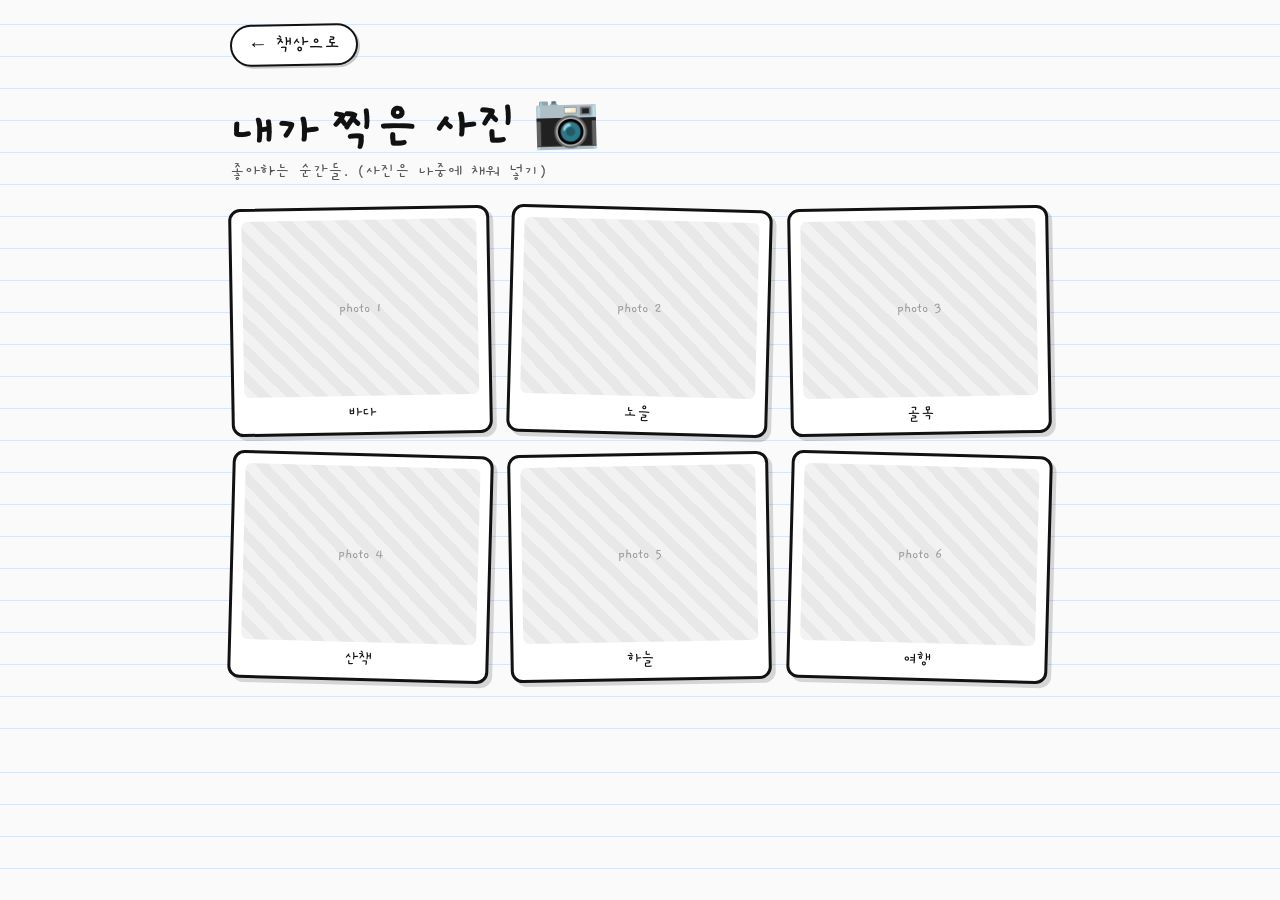
==== camera.html @ d91ec5fa "Add desk doodle portfolio Top-view desk doodle site. Background + transparent full-canvas object ove" ====
<!DOCTYPE html>
<html lang="ko">
<head>
  <meta charset="UTF-8" />
  <meta name="viewport" content="width=device-width, initial-scale=1.0" />
  <title>내가 찍은 사진 📷</title>
  <link href="https://fonts.googleapis.com/css2?family=Gaegu:wght@400;700&family=Caveat:wght@400;700&display=swap" rel="stylesheet" />
  <link rel="stylesheet" href="pages.css" />
</head>
<body>
  <div class="wrap">
    <a class="back" href="index.html">← 책상으로</a>
    <h1>내가 찍은 사진 📷</h1>
    <p class="sub">좋아하는 순간들. (사진은 나중에 채워 넣기)</p>
    <div class="grid">
      <figure><div class="thumb">photo 1</div><figcaption>바다</figcaption></figure>
      <figure><div class="thumb">photo 2</div><figcaption>노을</figcaption></figure>
      <figure><div class="thumb">photo 3</div><figcaption>골목</figcaption></figure>
      <figure><div class="thumb">photo 4</div><figcaption>산책</figcaption></figure>
      <figure><div class="thumb">photo 5</div><figcaption>하늘</figcaption></figure>
      <figure><div class="thumb">photo 6</div><figcaption>여행</figcaption></figure>
    </div>
  </div>
</body>
</html>
---- pages.css ----
:root { --ink: #111; --paper: #fdfcf8; }
* { box-sizing: border-box; }
html, body { margin: 0; min-height: 100%; font-family: "Gaegu", "Caveat", sans-serif; color: var(--ink);
  background:
    linear-gradient(0deg, rgba(0,0,0,0.02), rgba(0,0,0,0.02)),
    repeating-linear-gradient(0deg, #fff, #fff 31px, #dbeafe 31px, #dbeafe 32px);
}
.wrap { max-width: 860px; margin: 0 auto; padding: 24px 20px 80px; }

.back {
  display: inline-flex; align-items: center; gap: 6px;
  font-family: inherit; font-size: 20px; text-decoration: none; color: var(--ink);
  border: 2px solid var(--ink); background: #fff; border-radius: 999px;
  padding: 6px 16px; box-shadow: 2px 2px 0 rgba(0,0,0,0.2); transform: rotate(-1deg);
}
.back:hover { background: #fee75c; }

h1 { font-family: "Caveat", "Gaegu", cursive; font-size: clamp(34px, 6vw, 54px); margin: 18px 0 4px; transform: rotate(-1.5deg); }
.sub { font-size: 18px; color: #555; margin: 0 0 24px; }

/* 손그림 카드 */
.card { background: #fff; border: 3px solid var(--ink); border-radius: 18px; box-shadow: 5px 6px 0 rgba(0,0,0,0.15); padding: 20px; }

/* 채팅 */
.phone { max-width: 340px; margin: 0 auto; background: #111; border-radius: 40px; padding: 18px 12px 26px; }
.screen { background: #cfe9d8; border-radius: 28px; padding: 16px 12px; min-height: 460px; display: flex; flex-direction: column; gap: 10px; }
.cname { text-align: center; font-weight: 700; color: #2b5c3f; }
.bubble { max-width: 78%; padding: 9px 13px; border-radius: 16px; font-size: 17px; line-height: 1.3; }
.them { align-self: flex-start; background: #fff; border-bottom-left-radius: 4px; }
.me { align-self: flex-end; background: #fee75c; border-bottom-right-radius: 4px; }

/* 갤러리 */
.grid { display: grid; grid-template-columns: repeat(auto-fill, minmax(200px, 1fr)); gap: 18px; }
figure { margin: 0; background: #fff; border: 3px solid var(--ink); border-radius: 12px; padding: 10px 10px 8px;
  transform: rotate(var(--t, -1deg)); box-shadow: 4px 4px 0 rgba(0,0,0,0.15); }
figure:nth-child(even) { --t: 1.5deg; }
.thumb { width: 100%; aspect-ratio: 4/3; border-radius: 6px; display: flex; align-items: center; justify-content: center;
  color: #999; font-size: 15px; text-align: center;
  background: repeating-linear-gradient(45deg,#f2f2f2,#f2f2f2 10px,#e8e8e8 10px,#e8e8e8 20px); }
.thumb-img { width: 100%; aspect-ratio: 4/3; border-radius: 6px; object-fit: contain; background: #fff; display: block; }
figcaption { text-align: center; font-size: 17px; padding-top: 6px; display: flex; align-items: center; justify-content: center; gap: 8px; }
.del { border: 2px solid var(--ink); background: #fff; border-radius: 999px; width: 26px; height: 26px; font-size: 13px; cursor: pointer; line-height: 1; padding: 0; }
.del:hover { background: #ffe1e1; }
.empty { font-size: 18px; color: #666; padding: 24px 4px; }

/* 저장 완료 토스트 */
.toast { position: fixed; left: 50%; bottom: 28px; transform: translate(-50%, 20px);
  background: var(--ink); color: #fff; font-family: "Gaegu", sans-serif; font-size: 18px;
  padding: 10px 20px; border-radius: 999px; box-shadow: 3px 3px 0 rgba(0,0,0,0.2);
  opacity: 0; transition: opacity .25s ease, transform .25s ease; z-index: 100; pointer-events: none; }
.toast.show { opacity: 1; transform: translate(-50%, 0); }

/* 그리기 도구 */
.tools { display: flex; gap: 8px; align-items: center; flex-wrap: wrap; margin-bottom: 12px; }
.tools button, .swatch { font-family: inherit; cursor: pointer; border: 2px solid var(--ink); border-radius: 10px; background: #fff; padding: 7px 14px; font-size: 16px; }
.swatch { width: 30px; height: 30px; padding: 0; border-radius: 50%; }
.swatch.active { outline: 3px solid var(--ink); outline-offset: 2px; }
canvas.pad { width: 100%; height: min(60vh, 520px); background: #fff; border: 3px solid var(--ink); border-radius: 14px; touch-action: none; cursor: crosshair; display: block; }
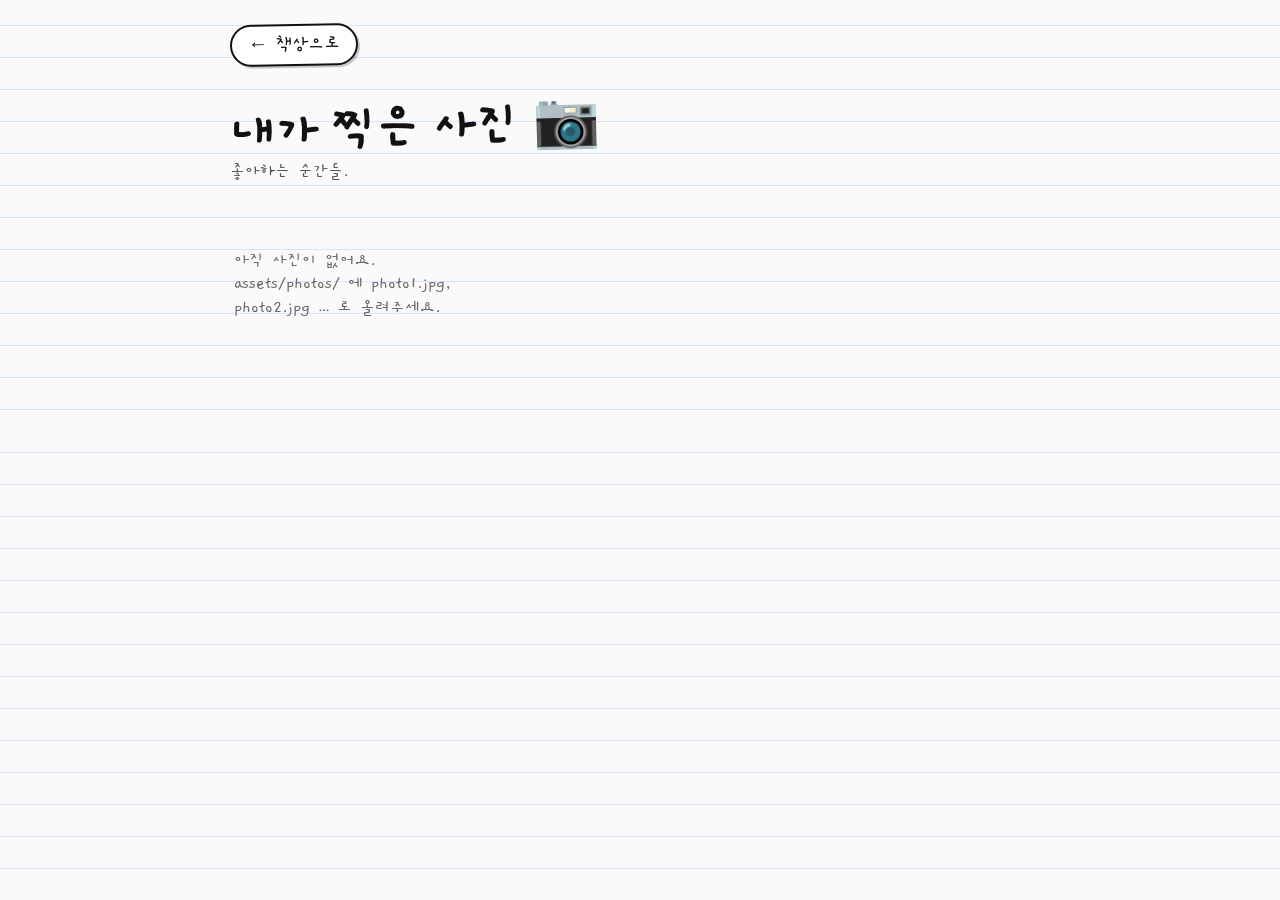
==== commit 34f6b5ac: "Load gallery/photo images from folders by filename convention Camera page auto-loads assets/photos/p" ====
--- a/camera.html
+++ b/camera.html
@@ -11,15 +11,30 @@
   <div class="wrap">
     <a class="back" href="index.html">← 책상으로</a>
     <h1>내가 찍은 사진 📷</h1>
-    <p class="sub">좋아하는 순간들. (사진은 나중에 채워 넣기)</p>
-    <div class="grid">
-      <figure><div class="thumb">photo 1</div><figcaption>바다</figcaption></figure>
-      <figure><div class="thumb">photo 2</div><figcaption>노을</figcaption></figure>
-      <figure><div class="thumb">photo 3</div><figcaption>골목</figcaption></figure>
-      <figure><div class="thumb">photo 4</div><figcaption>산책</figcaption></figure>
-      <figure><div class="thumb">photo 5</div><figcaption>하늘</figcaption></figure>
-      <figure><div class="thumb">photo 6</div><figcaption>여행</figcaption></figure>
-    </div>
+    <p class="sub">좋아하는 순간들.</p>
+    <div class="grid" id="grid"></div>
   </div>
+  <script src="gallery.js"></script>
+  <script>
+    const grid = document.getElementById("grid");
+    probeImages("assets/photos/photo", IMG_EXTS, (list) => {
+      if (!list.length) {
+        grid.innerHTML = '<p class="empty">아직 사진이 없어요. assets/photos/ 에 photo1.jpg, photo2.jpg … 로 올려주세요.</p>';
+        return;
+      }
+      list.forEach((src, i) => {
+        const fig = document.createElement("figure");
+        const img = document.createElement("img");
+        img.className = "thumb-photo";
+        img.src = src;
+        img.alt = "사진 " + (i + 1);
+        img.loading = "lazy";
+        const cap = document.createElement("figcaption");
+        cap.textContent = "사진 " + (i + 1);
+        fig.append(img, cap);
+        grid.appendChild(fig);
+      });
+    });
+  </script>
 </body>
 </html>
--- a/pages.css
+++ b/pages.css
@@ -38,6 +38,7 @@
   color: #999; font-size: 15px; text-align: center;
   background: repeating-linear-gradient(45deg,#f2f2f2,#f2f2f2 10px,#e8e8e8 10px,#e8e8e8 20px); }
 .thumb-img { width: 100%; aspect-ratio: 4/3; border-radius: 6px; object-fit: contain; background: #fff; display: block; }
+.thumb-photo { width: 100%; aspect-ratio: 4/3; border-radius: 6px; object-fit: cover; background: #eee; display: block; }
 figcaption { text-align: center; font-size: 17px; padding-top: 6px; display: flex; align-items: center; justify-content: center; gap: 8px; }
 .del { border: 2px solid var(--ink); background: #fff; border-radius: 999px; width: 26px; height: 26px; font-size: 13px; cursor: pointer; line-height: 1; padding: 0; }
 .del:hover { background: #ffe1e1; }
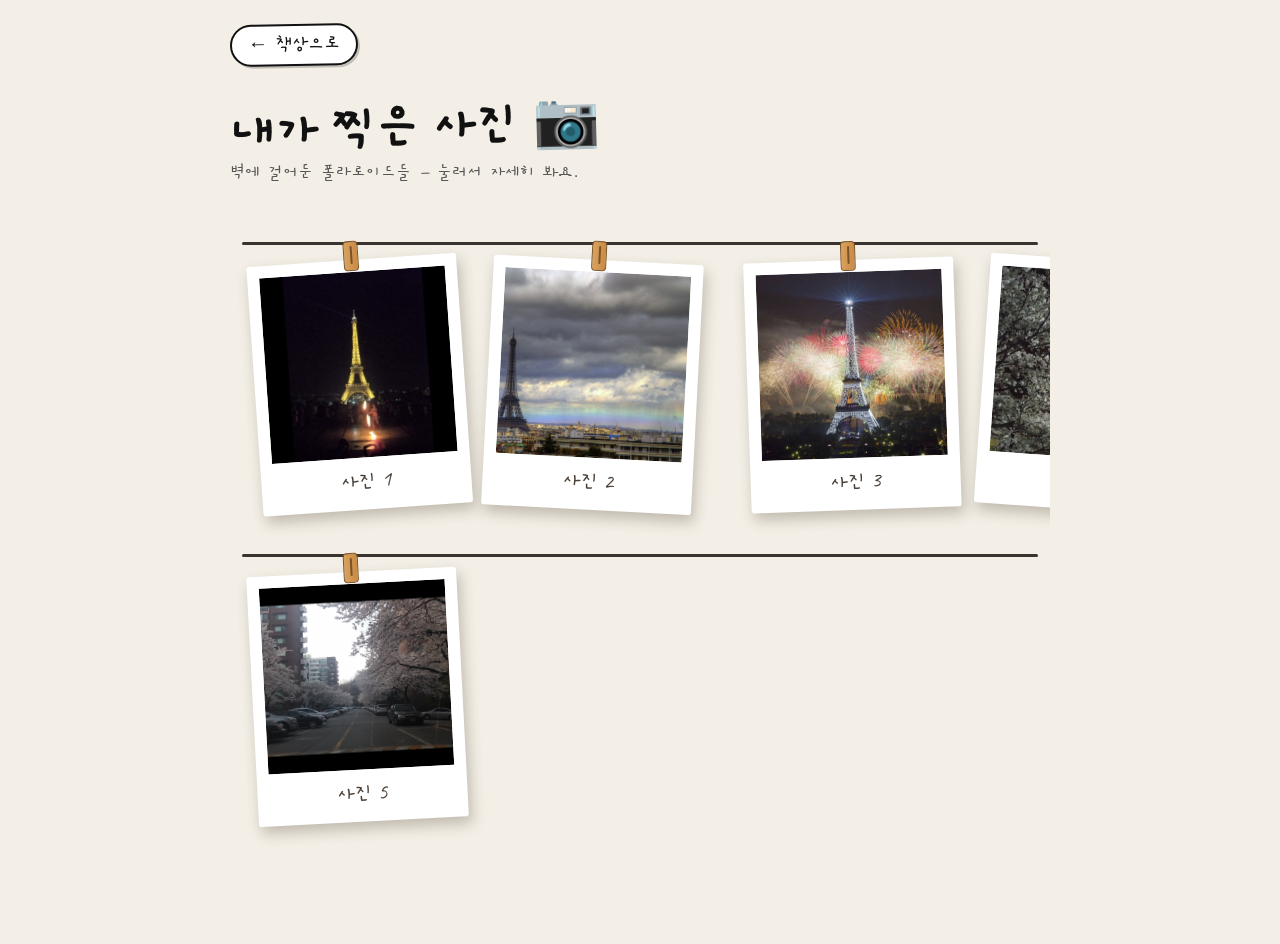
==== commit 4d9d7000: "Redesign camera page as polaroids on a clothesline Photos now render as tilted polaroid frames hung " ====
--- a/camera.html
+++ b/camera.html
@@ -6,34 +6,102 @@
   <title>내가 찍은 사진 📷</title>
   <link href="https://fonts.googleapis.com/css2?family=Gaegu:wght@400;700&family=Caveat:wght@400;700&display=swap" rel="stylesheet" />
   <link rel="stylesheet" href="pages.css" />
+  <style>
+    /* 벽 느낌 */
+    body { background: #f3efe6; }
+    @media (prefers-color-scheme: dark) { body { background: #f3efe6; } }
+
+    .clothesline { position: relative; overflow-x: auto; overflow-y: hidden; padding: 8px 6px 24px; }
+    /* 줄 + 폴라로이드 한 줄 */
+    .line-row { position: relative; padding-top: 44px; margin-bottom: 18px; }
+    .line-row::before {           /* 벽에 걸린 줄 */
+      content: ""; position: absolute; left: 6px; right: 6px; top: 26px; height: 3px;
+      background: #3a3330; border-radius: 3px;
+      box-shadow: 0 6px 0 -4px rgba(0,0,0,0.12);
+    }
+    .pins {
+      display: flex; gap: clamp(16px, 3vw, 40px); align-items: flex-start;
+      min-width: min-content; padding: 0 10px;
+    }
+
+    .polaroid {
+      position: relative; flex: none; width: clamp(150px, 40vw, 210px);
+      background: #fff; padding: 12px 12px 0; border-radius: 3px;
+      box-shadow: 3px 7px 14px rgba(60,45,30,0.28);
+      transform: rotate(var(--rot, 0deg)); transform-origin: top center;
+      text-decoration: none; color: var(--ink); cursor: pointer;
+      transition: transform .18s ease, box-shadow .18s ease;
+    }
+    .polaroid:hover { transform: rotate(0deg) translateY(-4px) scale(1.03); box-shadow: 4px 12px 20px rgba(60,45,30,0.35); z-index: 3; }
+    .polaroid .photo {
+      width: 100%; aspect-ratio: 1 / 1; overflow: hidden; background: #e9e4da;
+      display: flex; align-items: center; justify-content: center;
+    }
+    .polaroid .photo img { width: 100%; height: 100%; object-fit: cover; display: block; }
+    .polaroid .photo .ph { color: #b3a89a; font-size: 13px; }
+    .polaroid .cap {
+      font-family: "Caveat", "Gaegu", cursive; font-size: clamp(17px, 2.4vw, 22px);
+      text-align: center; padding: 9px 4px 14px; color: #4a4038;
+    }
+    /* 집게 (빨래집게) */
+    .pin {
+      position: absolute; top: -19px; left: 50%; transform: translateX(-50%);
+      width: 15px; height: 30px; z-index: 4;
+    }
+    .pin::before {              /* 나무 몸통 */
+      content: ""; position: absolute; inset: 0; background: linear-gradient(90deg, #d9a25e, #c98a44);
+      border: 1.5px solid #7a5326; border-radius: 4px;
+    }
+    .pin::after {               /* 가운데 스프링 선 */
+      content: ""; position: absolute; left: 50%; top: 5px; width: 2px; height: 18px;
+      background: #7a5326; transform: translateX(-50%); border-radius: 2px;
+    }
+
+    .empty2 { font-size: 18px; color: #777; padding: 30px 6px; }
+  </style>
 </head>
 <body>
   <div class="wrap">
     <a class="back" href="index.html">← 책상으로</a>
     <h1>내가 찍은 사진 📷</h1>
-    <p class="sub">좋아하는 순간들.</p>
-    <div class="grid" id="grid"></div>
+    <p class="sub">벽에 걸어둔 폴라로이드들 — 눌러서 자세히 봐요.</p>
+    <div class="clothesline" id="wall"></div>
   </div>
+
   <script src="gallery.js"></script>
   <script>
-    const grid = document.getElementById("grid");
+    const wall = document.getElementById("wall");
+    const PER_ROW = 4;          // 한 줄에 걸 폴라로이드 수
+    const rots = [-4, 3, -2, 4, -3, 2, -5, 3]; // 살짝 삐뚤빼뚤
+
     probeImages("assets/photos/photo", IMG_EXTS, (list) => {
       if (!list.length) {
-        grid.innerHTML = '<p class="empty">아직 사진이 없어요. assets/photos/ 에 photo1.jpg, photo2.jpg … 로 올려주세요.</p>';
+        wall.innerHTML = '<p class="empty2">아직 사진이 없어요. assets/photos/ 에 photo1.jpg, photo2.jpg … 로 올려주세요.</p>';
         return;
       }
-      list.forEach((src, i) => {
-        const fig = document.createElement("figure");
-        const img = document.createElement("img");
-        img.className = "thumb-photo";
-        img.src = src;
-        img.alt = "사진 " + (i + 1);
-        img.loading = "lazy";
-        const cap = document.createElement("figcaption");
-        cap.textContent = "사진 " + (i + 1);
-        fig.append(img, cap);
-        grid.appendChild(fig);
-      });
+      for (let i = 0; i < list.length; i += PER_ROW) {
+        const row = document.createElement("div");
+        row.className = "line-row";
+        const pins = document.createElement("div");
+        pins.className = "pins";
+        list.slice(i, i + PER_ROW).forEach((src, j) => {
+          const n = i + j + 1;
+          const a = document.createElement("a");
+          a.className = "polaroid";
+          a.href = "photo.html?n=" + n;
+          a.style.setProperty("--rot", (rots[(n - 1) % rots.length]) + "deg");
+          a.innerHTML =
+            '<span class="pin"></span>' +
+            '<div class="photo"><img loading="lazy" alt="사진 ' + n + '"></div>' +
+            '<div class="cap">사진 ' + n + "</div>";
+          const img = a.querySelector("img");
+          img.src = src;
+          img.addEventListener("error", () => { img.replaceWith(Object.assign(document.createElement("div"), { className: "ph", textContent: "사진 없음" })); });
+          pins.appendChild(a);
+        });
+        row.appendChild(pins);
+        wall.appendChild(row);
+      }
     });
   </script>
 </body>
--- a/pages.css
+++ b/pages.css
@@ -51,6 +51,86 @@
   opacity: 0; transition: opacity .25s ease, transform .25s ease; z-index: 100; pointer-events: none; }
 .toast.show { opacity: 1; transform: translate(-50%, 0); }
 
+/* 폰 크롭: 큰 캔버스 안의 폰만 잘라서 크게 보여줌 (외곽박스 좌35 상23.5 폭31.33 높65.95) */
+/* 종횡비는 폰 외곽박스의 실제 픽셀비 (폭 0.3133*2360=739 : 높이 0.6595*1640=1082) */
+.phone-crop { position: relative; margin: 0 auto; overflow: hidden; aspect-ratio: 739 / 1082; }
+.phone-frame-img {
+  position: absolute; width: 319.2%; left: -111.7%; top: -35.63%; height: auto;
+  pointer-events: none; user-select: none; -webkit-user-drag: none;
+}
+
+/* 잠금화면: 폰 크게(≈4배) */
+.lockwrap { text-align: center; }
+.lock-crop { width: min(300px, 92vw); cursor: pointer; transition: transform .18s ease; }
+.lock-crop:hover { transform: scale(1.02) rotate(-0.5deg); }
+.tap-hint { font-size: 18px; color: #666; transform: rotate(-1.5deg); }
+
+/* 채팅: 프레임은 phone_01 이미지, 내부 UI는 화면 영역에 얹음 */
+.chat-crop { width: min(300px, 92vw); animation: pop .28s ease; }
+.phone-screen-area {
+  position: absolute; left: 11.5%; top: 13.5%; width: 76.5%; height: 71.5%;
+  display: flex; flex-direction: column;
+}
+.chat-header {
+  display: flex; align-items: center; gap: 7px;
+  border-bottom: 2px dashed var(--ink); padding: 0 2px 7px; margin-bottom: 6px;
+}
+.chat-avatar { font-size: 19px; }
+#chatName { font-weight: 700; font-size: 18px; }
+.chat-log {
+  flex: 1 1 auto; min-height: 0; overflow-y: auto;
+  display: flex; flex-direction: column; gap: 8px; padding: 4px 2px;
+}
+.chat-log .bubble { animation: rise .25s ease; }
+@keyframes rise { from { opacity: 0; transform: translateY(6px); } to { opacity: 1; transform: none; } }
+
+/* 타이핑 표시 */
+.typing { align-self: flex-start; background: #fff; border: 2px solid var(--ink);
+  border-radius: 16px; border-bottom-left-radius: 4px; padding: 10px 14px; display: inline-flex; gap: 5px; }
+.typing i { width: 7px; height: 7px; background: #888; border-radius: 50%; display: inline-block;
+  animation: blink 1.1s infinite ease-in-out; }
+.typing i:nth-child(2) { animation-delay: .18s; }
+.typing i:nth-child(3) { animation-delay: .36s; }
+@keyframes blink { 0%, 80%, 100% { opacity: .25; transform: translateY(0); } 40% { opacity: 1; transform: translateY(-3px); } }
+
+.phone-screen-area .bubble { font-size: 15px; padding: 7px 11px; max-width: 82%; }
+.chat-input { display: flex; gap: 6px; margin-top: 6px; align-items: center; }
+.chat-input input {
+  flex: 1; min-width: 0; font-family: inherit; font-size: 15px; color: var(--ink);
+  border: 2px solid var(--ink); border-radius: 14px; padding: 7px 11px; background: #fdfdfb;
+}
+.chat-input input:focus { outline: none; box-shadow: 2px 2px 0 rgba(0,0,0,0.15); }
+.chat-input button {
+  flex: none; width: 38px; height: 38px; font-family: inherit; font-size: 20px; font-weight: 700;
+  cursor: pointer; border: 2px solid var(--ink); border-radius: 50%; background: #fee75c;
+  box-shadow: 2px 2px 0 rgba(0,0,0,0.2); line-height: 1; padding: 0;
+}
+.chat-input button:hover { background: #ffe12e; }
+.chat-input button:disabled { opacity: .5; cursor: default; box-shadow: none; }
+.chat-input .emoji-btn {
+  flex: none; width: 30px; height: 34px; border: none; background: none;
+  font-size: 19px; box-shadow: none; padding: 0; border-radius: 0;
+}
+.chat-input .emoji-btn:hover { background: none; transform: scale(1.15); }
+
+/* 이모티콘 트레이 */
+.emoji-tray {
+  display: flex; gap: 6px; overflow-x: auto; padding: 6px 2px 4px;
+  border-top: 2px dashed var(--ink); margin-top: 4px;
+}
+.emoji-tray[hidden] { display: none; }
+.emoji-item {
+  flex: none; width: 44px; height: 44px; border: 2px solid var(--ink);
+  border-radius: 12px; background: #fff; padding: 3px; cursor: pointer;
+}
+.emoji-item:hover { background: #fff7d6; }
+.emoji-item img { width: 100%; height: 100%; object-fit: contain; display: block; }
+
+/* 이모티콘(스티커) 말풍선 — 배경/테두리 없이 이미지만 */
+.bubble.sticker { background: transparent; border: none; box-shadow: none; }
+.phone-screen-area .bubble.sticker { padding: 0; max-width: none; }
+.bubble.sticker img { width: 84px; height: 84px; object-fit: contain; display: block; }
+
 /* 그리기 도구 */
 .tools { display: flex; gap: 8px; align-items: center; flex-wrap: wrap; margin-bottom: 12px; }
 .tools button, .swatch { font-family: inherit; cursor: pointer; border: 2px solid var(--ink); border-radius: 10px; background: #fff; padding: 7px 14px; font-size: 16px; }
